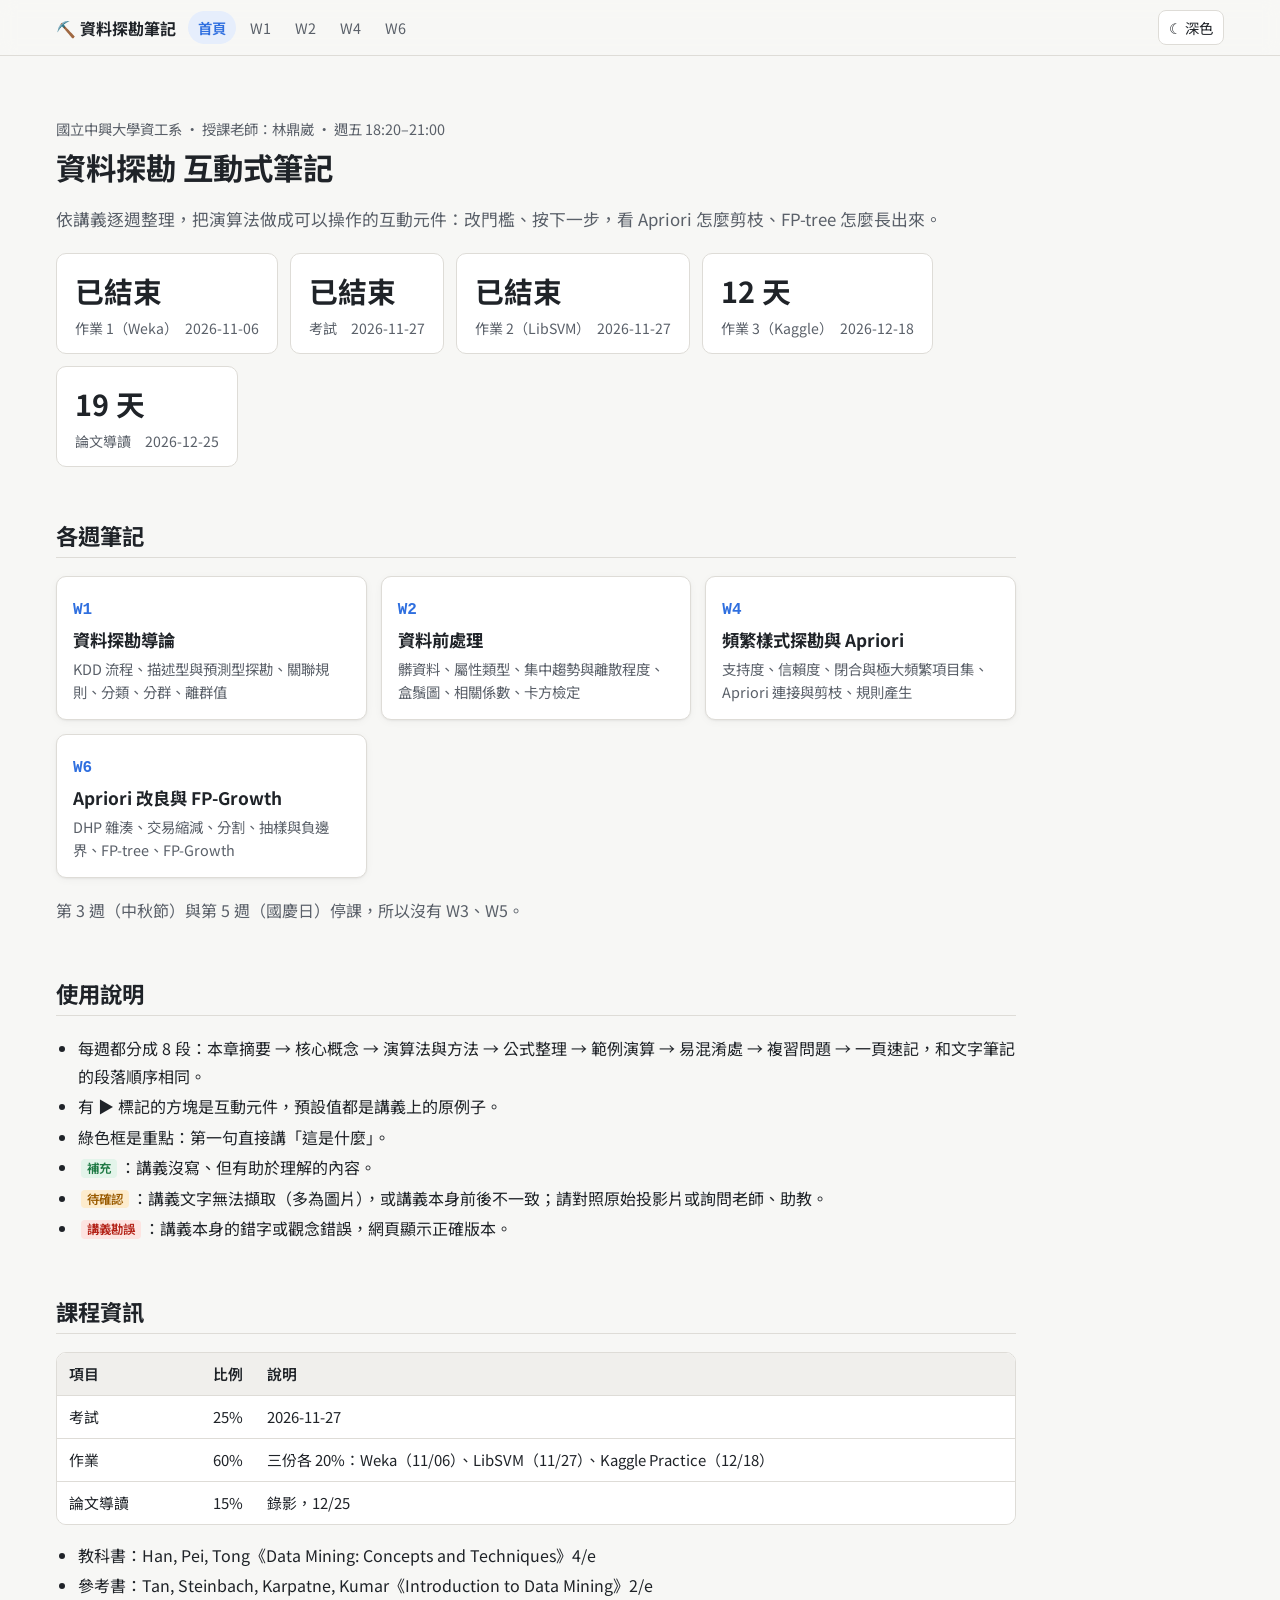
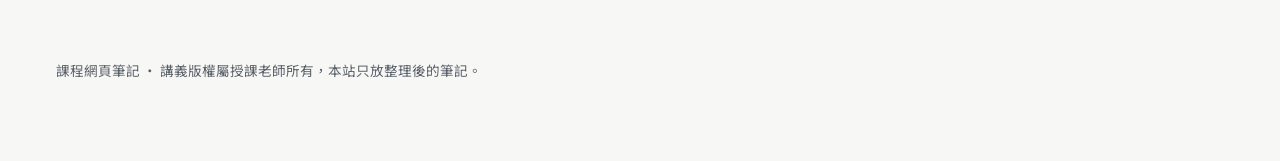
==== index.html @ e765982e "新增資料探勘互動式網頁筆記（W1、W2、W4、W6） - 首頁：截止日倒數、各週卡片、課程配分 - W1 導論、W2 資料前處理、W4 Apriori、W6 Apriori 改良與 FP-Growth" ====
<!doctype html>
<html lang="zh-Hant">
<head>
  <meta charset="utf-8">
  <meta name="viewport" content="width=device-width, initial-scale=1">
  <title>資料探勘互動筆記</title>
  <meta name="description" content="國立中興大學資工系「資料探勘」課程的互動式網頁筆記">
  <link rel="preconnect" href="https://fonts.googleapis.com">
  <link rel="preconnect" href="https://fonts.gstatic.com" crossorigin>
  <link rel="stylesheet" href="https://fonts.googleapis.com/css2?family=Noto+Sans+TC:wght@400;500;700&display=swap">
  <link rel="stylesheet" href="assets/style.css">
  <script defer src="assets/common.js"></script>
</head>
<body data-chapter="home">
  <div class="layout" style="grid-template-columns:minmax(0,1fr)">
    <main style="max-width:960px">
      <section class="hero">
        <p class="eyebrow">國立中興大學資工系 · 授課老師：林鼎崴 · 週五 18:20–21:00</p>
        <h1>資料探勘 互動式筆記</h1>
        <p class="lead">依講義逐週整理，把演算法做成可以操作的互動元件：改門檻、按下一步，看 Apriori 怎麼剪枝、FP-tree 怎麼長出來。</p>
        <div id="countdown" class="countdown"></div>
      </section>

      <h2 style="margin-top:1.2em">各週筆記</h2>
      <div id="chapter-cards" class="cards"></div>
      <p class="muted">第 3 週（中秋節）與第 5 週（國慶日）停課，所以沒有 W3、W5。</p>

      <h2>使用說明</h2>
      <ul>
        <li>每週都分成 8 段：本章摘要 → 核心概念 → 演算法與方法 → 公式整理 → 範例演算 → 易混淆處 → 複習問題 → 一頁速記，和文字筆記的段落順序相同。</li>
        <li>有 <strong>▶</strong> 標記的方塊是互動元件，預設值都是講義上的原例子。</li>
        <li>綠色框是重點：第一句直接講「這是什麼」。</li>
        <li><span class="tag add">補充</span>：講義沒寫、但有助於理解的內容。</li>
        <li><span class="tag chk">待確認</span>：講義文字無法擷取（多為圖片），或講義本身前後不一致；請對照原始投影片或詢問老師、助教。</li>
        <li><span class="tag err">講義勘誤</span>：講義本身的錯字或觀念錯誤，網頁顯示正確版本。</li>
      </ul>

      <h2>課程資訊</h2>
      <div class="table-wrap">
        <table>
          <tr><th>項目</th><th class="num">比例</th><th>說明</th></tr>
          <tr><td>考試</td><td class="num">25%</td><td>2026-11-27</td></tr>
          <tr><td>作業</td><td class="num">60%</td><td>三份各 20%：Weka（11/06）、LibSVM（11/27）、Kaggle Practice（12/18）</td></tr>
          <tr><td>論文導讀</td><td class="num">15%</td><td>錄影，12/25</td></tr>
        </table>
      </div>
      <ul>
        <li>教科書：Han, Pei, Tong《Data Mining: Concepts and Techniques》4/e</li>
        <li>參考書：Tan, Steinbach, Karpatne, Kumar《Introduction to Data Mining》2/e</li>
      </ul>

      <footer>課程網頁筆記 · 講義版權屬授課老師所有，本站只放整理後的筆記。</footer>
    </main>
  </div>
</body>
</html>
---- assets/style.css ----
/* ===== 色彩 tokens ===== */
:root {
  --bg: #f7f7f5;
  --surface: #ffffff;
  --surface-2: #f0efec;
  --text: #1f2328;
  --text-2: #5a6069;
  --border: #dedcd7;
  --accent: #2f6fdf;
  --accent-soft: #e6eefc;
  --c-a: #d9534f;      /* 類別 A／紅 */
  --c-b: #2f6fdf;      /* 類別 B／藍 */
  --c-c: #d99a1e;      /* 類別 C／黃 */
  --pos: #1f8a4c;
  --neg: #c9372c;
  --hl: #fff1b8;
  --hl-strong: #ffd54a;
  --tag-add-bg: #e3f4ea; --tag-add-fg: #1f7a45;
  --tag-chk-bg: #fdeccd; --tag-chk-fg: #9a5b00;
  --tag-err-bg: #fde4e1; --tag-err-fg: #b42318;
  --key: #1f8a4c; --key-bg: #eaf6ee;
  --shadow: 0 1px 2px rgba(0,0,0,.05), 0 2px 8px rgba(0,0,0,.04);
  --radius: 10px;
  --mono: ui-monospace, "Cascadia Mono", "SF Mono", Consolas, monospace;
  color-scheme: light;
}
@media (prefers-color-scheme: dark) {
  :root:not([data-theme="light"]) {
    --bg: #15171a; --surface: #1d2024; --surface-2: #262a2f;
    --text: #e6e8eb; --text-2: #a3a9b1; --border: #343940;
    --accent: #6ea0ff; --accent-soft: #22324f;
    --c-a: #ff7b72; --c-b: #6ea0ff; --c-c: #f2c14e;
    --pos: #4cc27f; --neg: #ff7b72;
    --hl: #4a4220; --hl-strong: #8a7420;
    --tag-add-bg: #1d3a2a; --tag-add-fg: #7ddba4;
    --tag-chk-bg: #3d2f14; --tag-chk-fg: #f2c14e;
    --tag-err-bg: #44201d; --tag-err-fg: #ff9b92;
    --key: #4cc27f; --key-bg: #17291f;
    --shadow: none;
    color-scheme: dark;
  }
}
:root[data-theme="dark"] {
  --bg: #15171a; --surface: #1d2024; --surface-2: #262a2f;
  --text: #e6e8eb; --text-2: #a3a9b1; --border: #343940;
  --accent: #6ea0ff; --accent-soft: #22324f;
  --c-a: #ff7b72; --c-b: #6ea0ff; --c-c: #f2c14e;
  --pos: #4cc27f; --neg: #ff7b72;
  --hl: #4a4220; --hl-strong: #8a7420;
  --tag-add-bg: #1d3a2a; --tag-add-fg: #7ddba4;
  --tag-chk-bg: #3d2f14; --tag-chk-fg: #f2c14e;
  --tag-err-bg: #44201d; --tag-err-fg: #ff9b92;
  --key: #4cc27f; --key-bg: #17291f;
  --shadow: none;
  color-scheme: dark;
}

/* ===== 基本 ===== */
* { box-sizing: border-box; }
html { scroll-behavior: smooth; scroll-padding-top: 72px; }
body {
  margin: 0; background: var(--bg); color: var(--text);
  font-family: "Noto Sans TC", system-ui, -apple-system, "Microsoft JhengHei", sans-serif;
  font-size: 16px; line-height: 1.75;
  -webkit-text-size-adjust: 100%;
}
a { color: var(--accent); }
h1, h2, h3 { line-height: 1.35; }
h1 { font-size: 1.9rem; margin: .2em 0 .3em; }
h2 { font-size: 1.4rem; margin: 2.4em 0 .8em; padding-bottom: .3em; border-bottom: 1px solid var(--border); }
h3 { font-size: 1.12rem; margin: 1.8em 0 .5em; }
code, .mono { font-family: var(--mono); font-size: .92em; }
ul, ol { padding-left: 1.4em; }
li { margin: .15em 0; }
hr { border: 0; border-top: 1px solid var(--border); margin: 2em 0; }

/* ===== 頁首 ===== */
.topbar {
  position: sticky; top: 0; z-index: 20;
  background: color-mix(in srgb, var(--bg) 88%, transparent);
  backdrop-filter: blur(8px);
  border-bottom: 1px solid var(--border);
}
.topbar-inner {
  max-width: 1200px; margin: 0 auto; padding: 10px 16px;
  display: flex; align-items: center; gap: 12px;
}
.brand { font-weight: 700; text-decoration: none; color: var(--text); white-space: nowrap; }
.chapnav { display: flex; gap: 4px; overflow-x: auto; flex: 1; scrollbar-width: none; }
.chapnav a {
  padding: 4px 10px; border-radius: 999px; text-decoration: none; color: var(--text-2);
  font-size: .9rem; white-space: nowrap;
}
.chapnav a:hover { background: var(--surface-2); }
.chapnav a.active { background: var(--accent-soft); color: var(--accent); font-weight: 600; }
.icon-btn {
  border: 1px solid var(--border); background: var(--surface); color: var(--text);
  border-radius: 8px; padding: 4px 10px; cursor: pointer; font: inherit; font-size: .9rem;
}

/* ===== 版面 ===== */
.layout {
  max-width: 1200px; margin: 0 auto; padding: 0 16px 80px;
  display: grid; grid-template-columns: minmax(0, 1fr); gap: 40px;
}
@media (min-width: 1080px) {
  .layout { grid-template-columns: 220px minmax(0, 1fr); }
}
.toc { display: none; }
@media (min-width: 1080px) {
  .toc {
    display: block; position: sticky; top: 72px; align-self: start;
    max-height: calc(100vh - 90px); overflow-y: auto; padding-top: 32px; font-size: .88rem;
  }
  .toc a { display: block; padding: 3px 8px; color: var(--text-2); text-decoration: none; border-left: 2px solid transparent; }
  .toc a.sub { padding-left: 20px; font-size: .84rem; }
  .toc a:hover { color: var(--text); }
  .toc a.active { color: var(--accent); border-left-color: var(--accent); }
}
main { min-width: 0; max-width: 820px; padding-top: 24px; }
.eyebrow { color: var(--text-2); font-size: .9rem; margin: 0; }
.lead { font-size: 1.05rem; color: var(--text-2); }

/* ===== 標註 ===== */
.tag {
  display: inline-block; font-size: .78em; font-weight: 600; line-height: 1.5;
  padding: 0 .5em; border-radius: 4px; margin: 0 .2em; vertical-align: .08em; white-space: nowrap;
}
.tag.add { background: var(--tag-add-bg); color: var(--tag-add-fg); }
.tag.chk { background: var(--tag-chk-bg); color: var(--tag-chk-fg); }
.tag.err { background: var(--tag-err-bg); color: var(--tag-err-fg); }
.callout {
  border: 1px solid var(--border); border-left: 4px solid var(--accent);
  background: var(--surface); border-radius: var(--radius); padding: 12px 16px; margin: 1em 0;
}
.callout.warn { border-left-color: var(--c-c); }
.callout.err { border-left-color: var(--neg); }
/* 重點框：第一句直接講「X 是…」 */
.callout.key { border-left-color: var(--key); background: var(--key-bg); }
.callout.key > .def { font-weight: 700; font-size: 1.04rem; margin: 0 0 .4em; }
.callout p:first-child { margin-top: 0; }
.callout p:last-child, .callout ol:last-child, .callout ul:last-child { margin-bottom: 0; }

/* ===== 表格 ===== */
.table-wrap { overflow-x: auto; margin: 1em 0; border: 1px solid var(--border); border-radius: var(--radius); }
table { border-collapse: collapse; width: 100%; font-size: .93rem; background: var(--surface); }
th, td { padding: 8px 12px; border-bottom: 1px solid var(--border); text-align: left; vertical-align: top; }
th { background: var(--surface-2); font-weight: 600; white-space: nowrap; }
tr:last-child td { border-bottom: 0; }
td.num, th.num { text-align: right; font-variant-numeric: tabular-nums; }

/* ===== 互動元件 ===== */
.widget {
  background: var(--surface); border: 1px solid var(--border); border-radius: var(--radius);
  box-shadow: var(--shadow); padding: 16px; margin: 1.4em 0;
}
.widget > .w-title { font-weight: 700; margin: 0 0 4px; display: flex; align-items: center; gap: 8px; }
.widget > .w-title::before { content: "▶"; color: var(--accent); font-size: .75em; }
.widget > .w-desc { color: var(--text-2); font-size: .92rem; margin: 0 0 12px; }
.controls { display: flex; flex-wrap: wrap; gap: 10px 18px; align-items: center; margin: 10px 0; }
.controls label { display: inline-flex; align-items: center; gap: 6px; font-size: .92rem; }
.controls input[type="range"] { width: 140px; accent-color: var(--accent); }
.controls input[type="number"] {
  width: 72px; padding: 3px 6px; border: 1px solid var(--border); border-radius: 6px;
  background: var(--surface); color: var(--text); font: inherit; font-size: .92rem;
}
.controls select {
  padding: 3px 6px; border: 1px solid var(--border); border-radius: 6px;
  background: var(--surface); color: var(--text); font: inherit; font-size: .92rem;
}
.val { font-family: var(--mono); font-variant-numeric: tabular-nums; min-width: 3ch; display: inline-block; }
.btn {
  border: 1px solid var(--border); background: var(--surface-2); color: var(--text);
  padding: 5px 12px; border-radius: 7px; cursor: pointer; font: inherit; font-size: .9rem;
}
.btn:hover { border-color: var(--accent); }
.btn.primary { background: var(--accent); color: #fff; border-color: var(--accent); }
.btn[aria-pressed="true"] { background: var(--accent-soft); color: var(--accent); border-color: var(--accent); font-weight: 600; }
.seg { display: inline-flex; flex-wrap: wrap; gap: 4px; }
.readout {
  background: var(--surface-2); border-radius: 8px; padding: 10px 14px; margin-top: 10px;
  font-size: .95rem; overflow-x: auto;
}
.readout .big { font-size: 1.3rem; font-weight: 700; }
.good { color: var(--pos); font-weight: 600; }
.bad { color: var(--neg); font-weight: 600; }
.muted { color: var(--text-2); }
.row { display: flex; flex-wrap: wrap; gap: 16px; align-items: flex-start; }
.col { min-width: 0; }
canvas, svg.plot { display: block; width: 100%; height: auto; touch-action: none; border-radius: 8px; }
.canvas-wrap { background: var(--surface-2); border-radius: 8px; }

/* 矩陣 */
.matrix-block { display: inline-flex; flex-direction: column; align-items: center; gap: 4px; }
.matrix-block .cap { font-size: .8rem; color: var(--text-2); }
.matrix { display: inline-grid; gap: 2px; font-family: var(--mono); font-variant-numeric: tabular-nums; }
.matrix .cell {
  min-width: 2.2em; height: 2.2em; display: flex; align-items: center; justify-content: center;
  background: var(--surface-2); border-radius: 4px; font-size: .9rem; border: 1px solid transparent;
  user-select: none;
}
.matrix.small .cell { min-width: 1.9em; height: 1.9em; font-size: .82rem; }
.matrix .cell.pad { color: var(--text-2); opacity: .55; }
.matrix .cell.win { background: var(--hl); border-color: var(--hl-strong); }
.matrix .cell.cur { background: var(--hl-strong); color: #1f2328; font-weight: 700; }
.matrix .cell.empty { color: transparent; }
.matrix .cell.neg { color: var(--neg); }
.matrix .cell.click { cursor: pointer; }
.matrix .cell.click:hover { border-color: var(--accent); }
.matrix .cell.g0 { background: color-mix(in srgb, var(--c-a) 22%, var(--surface-2)); }
.matrix .cell.g1 { background: color-mix(in srgb, var(--c-b) 22%, var(--surface-2)); }
.matrix .cell.g2 { background: color-mix(in srgb, var(--c-c) 28%, var(--surface-2)); }
.matrix .cell.g3 { background: color-mix(in srgb, var(--pos) 22%, var(--surface-2)); }
.matrix .cell.maxcell { outline: 2px solid var(--text); outline-offset: -2px; font-weight: 700; }
.op { font-size: 1.3rem; color: var(--text-2); align-self: center; padding: 0 2px; }
.mat-row { display: flex; flex-wrap: wrap; gap: 12px; align-items: center; }

/* 長條 */
.bars { display: grid; gap: 6px; }
.bar-row { display: grid; grid-template-columns: 5em 1fr 4.5em; gap: 8px; align-items: center; font-size: .9rem; }
.bar-track { background: var(--surface-2); border-radius: 4px; height: 18px; overflow: hidden; }
.bar-fill { height: 100%; background: var(--accent); border-radius: 4px; transition: width .2s; }
.bar-fill.true { background: var(--pos); }

/* ===== 測驗 ===== */
.quiz {
  background: var(--surface); border: 1px solid var(--border); border-radius: var(--radius);
  padding: 14px 16px; margin: 1em 0;
}
.quiz .q { margin: 0 0 10px; font-weight: 500; }
.quiz .opts { display: grid; gap: 6px; }
.quiz .opts button {
  text-align: left; border: 1px solid var(--border); background: var(--surface-2); color: var(--text);
  padding: 7px 12px; border-radius: 8px; cursor: pointer; font: inherit; font-size: .95rem;
}
.quiz .opts button:hover:not(:disabled) { border-color: var(--accent); }
.quiz .opts button.right { border-color: var(--pos); background: color-mix(in srgb, var(--pos) 15%, var(--surface)); }
.quiz .opts button.wrong { border-color: var(--neg); background: color-mix(in srgb, var(--neg) 12%, var(--surface)); }
.quiz .opts button:disabled { cursor: default; }
.quiz .explain { margin-top: 10px; font-size: .95rem; }
details.answer { margin-top: 8px; }
details.answer summary { cursor: pointer; color: var(--accent); font-size: .92rem; }
details.answer > div { margin-top: 8px; padding: 10px 14px; background: var(--surface-2); border-radius: 8px; }

/* ===== 逐步展開 ===== */
.steps {
  background: var(--surface); border: 1px solid var(--border); border-left: 4px solid var(--pos);
  border-radius: var(--radius); padding: 12px 16px; margin: 1em 0;
}
.steps .steps-title { font-weight: 700; margin: 0 0 6px; }
.steps ol { margin: 0; padding-left: 1.4em; }
.steps li { margin: .6em 0; }
.steps li .why { display: block; color: var(--text-2); font-size: .9rem; }
.steps-ctrl { display: flex; flex-wrap: wrap; gap: 8px; align-items: center; margin-top: 10px; }
.btn:disabled { opacity: .5; cursor: default; }

/* ===== 名詞表 ===== */
.glossary td:first-child { white-space: nowrap; font-weight: 600; }
@media (max-width: 640px) { .glossary td:first-child { white-space: normal; } }

/* ===== 首頁 ===== */
.hero { padding: 36px 0 8px; }
.countdown { display: flex; flex-wrap: wrap; gap: 12px; margin: 18px 0; }
.count-card {
  background: var(--surface); border: 1px solid var(--border); border-radius: var(--radius);
  padding: 12px 18px; min-width: 150px;
}
.count-card .n { font-size: 1.8rem; font-weight: 700; font-variant-numeric: tabular-nums; }
.count-card .l { color: var(--text-2); font-size: .88rem; }
.cards { display: grid; grid-template-columns: repeat(auto-fill, minmax(240px, 1fr)); gap: 14px; margin: 18px 0; }
.card {
  display: block; background: var(--surface); border: 1px solid var(--border); border-radius: var(--radius);
  padding: 16px; text-decoration: none; color: var(--text); box-shadow: var(--shadow); transition: border-color .15s;
}
.card:hover { border-color: var(--accent); }
.card .num { font-family: var(--mono); color: var(--accent); font-weight: 700; }
.card h3 { margin: 4px 0 6px; font-size: 1.08rem; }
.card p { margin: 0; color: var(--text-2); font-size: .9rem; line-height: 1.6; }
.card.todo { opacity: .55; pointer-events: none; box-shadow: none; }

.katex-display { overflow-x: auto; overflow-y: hidden; padding: 4px 0; }
footer { color: var(--text-2); font-size: .85rem; margin-top: 60px; }

/* ===== 資料探勘專用 ===== */
pre.code {
  background: var(--surface-2); border: 1px solid var(--border); border-radius: 8px;
  padding: 12px 14px; overflow-x: auto; font-family: var(--mono); font-size: .86rem; line-height: 1.6;
}
.itemset { font-family: var(--mono); font-size: .92em; white-space: nowrap; }
.chips { display: flex; flex-wrap: wrap; gap: 6px; }
.chip {
  display: inline-block; font-family: var(--mono); font-size: .86rem; padding: 1px 8px; border-radius: 6px;
  background: var(--surface-2); border: 1px solid var(--border); white-space: nowrap;
}
.chip.ok { background: color-mix(in srgb, var(--pos) 16%, var(--surface)); border-color: var(--pos); }
.chip.no { opacity: .55; text-decoration: line-through; }
.chip.cut { background: color-mix(in srgb, var(--neg) 12%, var(--surface)); border-color: var(--neg); }
.chip.hl { background: var(--hl); border-color: var(--hl-strong); }
.pick { display: flex; flex-wrap: wrap; gap: 4px; }
.pick button { font-family: var(--mono); }
tr.hit td { background: var(--hl); }
tr.dim td { color: var(--text-2); }
td.ok { color: var(--pos); font-weight: 600; }
td.no { color: var(--neg); }
.level { border-top: 1px dashed var(--border); padding-top: 8px; margin-top: 10px; }
.level:first-child { border-top: 0; margin-top: 0; padding-top: 0; }
.level h4 { margin: 0 0 6px; font-size: .98rem; }
.level .lab { display: inline-block; min-width: 5.5em; color: var(--text-2); font-size: .88rem; }
.level > div { margin: 4px 0; }
/* FP-tree */
svg.tree { display: block; width: 100%; height: auto; max-width: 100%; }
svg.tree .edge { stroke: var(--text-2); stroke-width: 1.4; fill: none; }
svg.tree .node rect { fill: var(--surface-2); stroke: var(--border); stroke-width: 1.4; }
svg.tree .node text { fill: var(--text); font: 600 13px var(--mono); text-anchor: middle; dominant-baseline: central; }
svg.tree .node.root rect { fill: var(--surface); stroke-dasharray: 3 3; }
svg.tree .node.hl rect { fill: var(--hl); stroke: var(--hl-strong); }
svg.tree .node.new rect { stroke: var(--accent); stroke-width: 2.6; }
svg.tree .link { stroke: var(--c-c); stroke-width: 1.2; stroke-dasharray: 4 3; fill: none; }
/* 長條（雜湊桶） */
.buckets { display: grid; grid-template-columns: repeat(7, minmax(0, 1fr)); gap: 6px; }
.bucket {
  border: 1px solid var(--border); border-radius: 8px; background: var(--surface-2); padding: 6px 4px;
  text-align: center; cursor: pointer; font: inherit; color: var(--text);
}
.bucket .n { font-size: 1.25rem; font-weight: 700; font-variant-numeric: tabular-nums; }
.bucket .a { font-size: .75rem; color: var(--text-2); }
.bucket.pass { border-color: var(--pos); background: color-mix(in srgb, var(--pos) 14%, var(--surface)); }
.bucket.fail { border-color: var(--neg); background: color-mix(in srgb, var(--neg) 10%, var(--surface)); }
.bucket[aria-pressed="true"] { outline: 2px solid var(--accent); outline-offset: 1px; }
/* 格子圖 */
svg.lattice .edge { stroke: var(--border); stroke-width: 1.2; }
svg.lattice .n rect { stroke-width: 1.6; }
svg.lattice .n text { font: 600 12px var(--mono); text-anchor: middle; dominant-baseline: central; fill: var(--text); }
svg.lattice .n.inf rect { fill: var(--surface-2); stroke: var(--border); }
svg.lattice .n.inf text { fill: var(--text-2); }
svg.lattice .n.freq rect { fill: color-mix(in srgb, var(--c-b) 14%, var(--surface)); stroke: var(--c-b); }
svg.lattice .n.closed rect { fill: color-mix(in srgb, var(--c-c) 26%, var(--surface)); stroke: var(--c-c); }
svg.lattice .n.max rect { fill: color-mix(in srgb, var(--pos) 26%, var(--surface)); stroke: var(--pos); stroke-width: 2.6; }
svg.lattice .n.sel rect { stroke: var(--text); stroke-width: 2.6; }
svg.lattice .n { cursor: pointer; }
.legend { display: flex; flex-wrap: wrap; gap: 12px; font-size: .86rem; color: var(--text-2); margin: 6px 0; }
.legend i { display: inline-block; width: 12px; height: 12px; border-radius: 3px; margin-right: 4px; vertical-align: -1px; border: 1.5px solid; }
@media (max-width: 520px) {
  .buckets { grid-template-columns: repeat(4, minmax(0, 1fr)); }
}
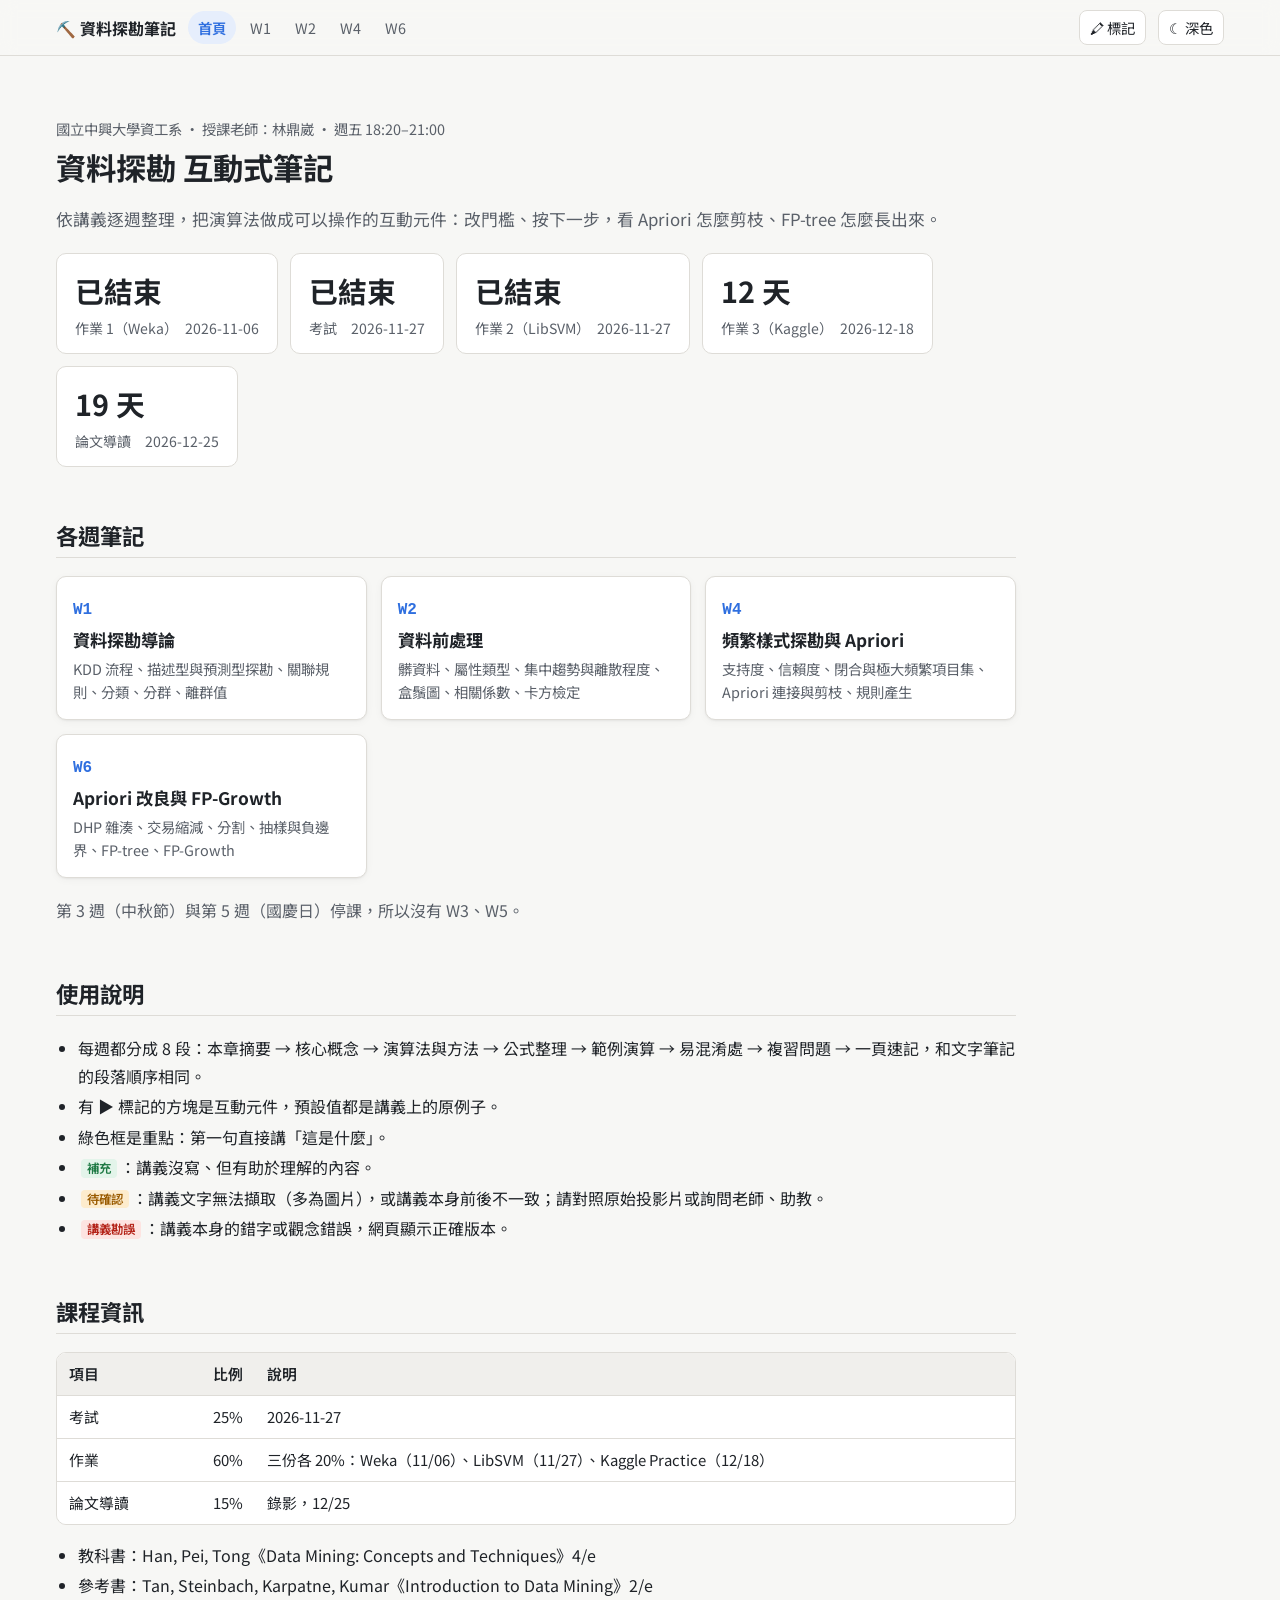
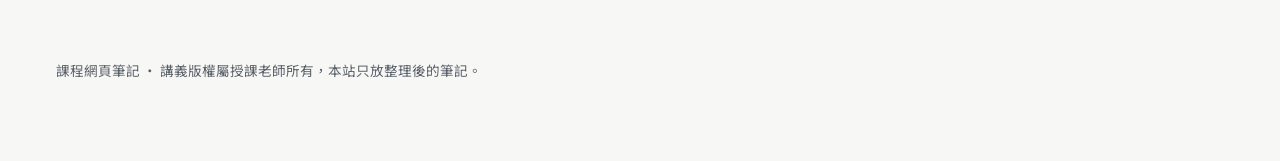
==== commit 58c12441: "新增螢光筆標記功能（移植自 ComputerVision） 選取文字可標色（黃／綠／粉底、紅／藍字）、換色、清除，標記存在瀏覽器 localStorage（dm-hl:<週次>）；頁首「🖍 標記」選單" ====
--- a/index.html
+++ b/index.html
@@ -9,6 +9,8 @@
   <link rel="preconnect" href="https://fonts.gstatic.com" crossorigin>
   <link rel="stylesheet" href="https://fonts.googleapis.com/css2?family=Noto+Sans+TC:wght@400;500;700&display=swap">
   <link rel="stylesheet" href="assets/style.css">
+  <link rel="stylesheet" href="assets/highlighter.css">
+  <script defer src="assets/highlighter.js"></script>
   <script defer src="assets/common.js"></script>
 </head>
 <body data-chapter="home">
--- a/assets/highlighter.css
+++ b/assets/highlighter.css
@@ -0,0 +1,70 @@
+/* 螢光筆樣式（搭配 highlighter.js）。
+   標記顏色用 --mk-*；介面沿用頁面的 --surface、--border 等 tokens，沒有定義時用括號裡的預設值。
+   深色模式：跟隨系統，或 <html data-theme="dark|light"> 強制指定。 */
+:root {
+  --mk-y: #ffe98a; --mk-g: #c8f0d2; --mk-p: #ffd3e4; --mk-r: #d1242f; --mk-b: #1f5fd1;
+}
+@media (prefers-color-scheme: dark) {
+  :root:not([data-theme="light"]) {
+    --mk-y: #6b5a12; --mk-g: #1f4d30; --mk-p: #5e2741; --mk-r: #ff8a80; --mk-b: #8ab4ff;
+  }
+}
+:root[data-theme="dark"] {
+  --mk-y: #6b5a12; --mk-g: #1f4d30; --mk-p: #5e2741; --mk-r: #ff8a80; --mk-b: #8ab4ff;
+}
+
+/* 標記 */
+mark.hl-mark { color: inherit; background: none; border-radius: 2px; cursor: pointer; }
+mark.hl-mark[data-c="y"] { background: var(--mk-y); }
+mark.hl-mark[data-c="g"] { background: var(--mk-g); }
+mark.hl-mark[data-c="p"] { background: var(--mk-p); }
+mark.hl-mark[data-c="r"] { color: var(--mk-r); font-weight: 600; }
+mark.hl-mark[data-c="b"] { color: var(--mk-b); font-weight: 600; }
+
+/* 浮動工具列 */
+.hl-tool {
+  position: absolute; z-index: 50; display: flex; flex-wrap: wrap; gap: 6px; align-items: center;
+  max-width: calc(100vw - 16px); padding: 6px 8px;
+  background: var(--surface, #fff); color: var(--text, #1f2328);
+  border: 1px solid var(--border, #dedcd7); border-radius: var(--radius, 10px);
+  box-shadow: 0 4px 16px rgba(0,0,0,.18);
+}
+.hl-tool[hidden] { display: none; }
+.hl-sw {
+  width: 28px; height: 28px; padding: 0; border-radius: 50%; cursor: pointer;
+  border: 2px solid var(--border, #dedcd7); background: var(--surface, #fff); font-weight: 700; font-size: .95rem;
+}
+.hl-sw.on { border-color: var(--accent, #2f6fdf); box-shadow: 0 0 0 2px var(--accent-soft, #e6eefc); }
+.hl-sw[data-c="y"] { background: var(--mk-y); }
+.hl-sw[data-c="g"] { background: var(--mk-g); }
+.hl-sw[data-c="p"] { background: var(--mk-p); }
+.hl-sw[data-c="r"] { color: var(--mk-r); }
+.hl-sw[data-c="b"] { color: var(--mk-b); }
+.hl-btn {
+  padding: 3px 10px; border: 1px solid var(--border, #dedcd7); border-radius: 6px;
+  background: var(--surface-2, #f0efec); color: var(--text, #1f2328);
+  font: inherit; font-size: .85rem; cursor: pointer; white-space: nowrap;
+}
+.hl-btn:hover { border-color: var(--accent, #2f6fdf); }
+.hl-btn[data-armed] { color: var(--neg, #c9372c); font-weight: 600; }
+.hl-note { color: var(--text-2, #5a6069); font-size: .8rem; }
+
+/* 頁首選單 */
+.hl-menu-wrap { position: relative; }
+.hl-menu-btn { white-space: nowrap; }
+@media (max-width: 480px) { .hl-menu-btn .hl-lbl { display: none; } }
+.hl-menu {
+  position: absolute; right: 0; top: calc(100% + 6px); z-index: 30; width: 230px;
+  display: flex; flex-direction: column; gap: 2px; padding: 6px;
+  background: var(--surface, #fff); border: 1px solid var(--border, #dedcd7); border-radius: var(--radius, 10px);
+  box-shadow: 0 4px 16px rgba(0,0,0,.18);
+}
+.hl-menu[hidden] { display: none; }
+.hl-menu-item {
+  text-align: left; padding: 6px 10px; border: 0; border-radius: 6px; background: none;
+  color: var(--text, #1f2328); font: inherit; font-size: .9rem; cursor: pointer;
+}
+.hl-menu-item:hover:not(:disabled) { background: var(--surface-2, #f0efec); }
+.hl-menu-item:disabled { opacity: .45; cursor: default; }
+.hl-menu-item[data-armed] { color: var(--neg, #c9372c); font-weight: 600; }
+.hl-menu-note { margin: 4px 10px 2px; color: var(--text-2, #5a6069); font-size: .78rem; line-height: 1.5; }
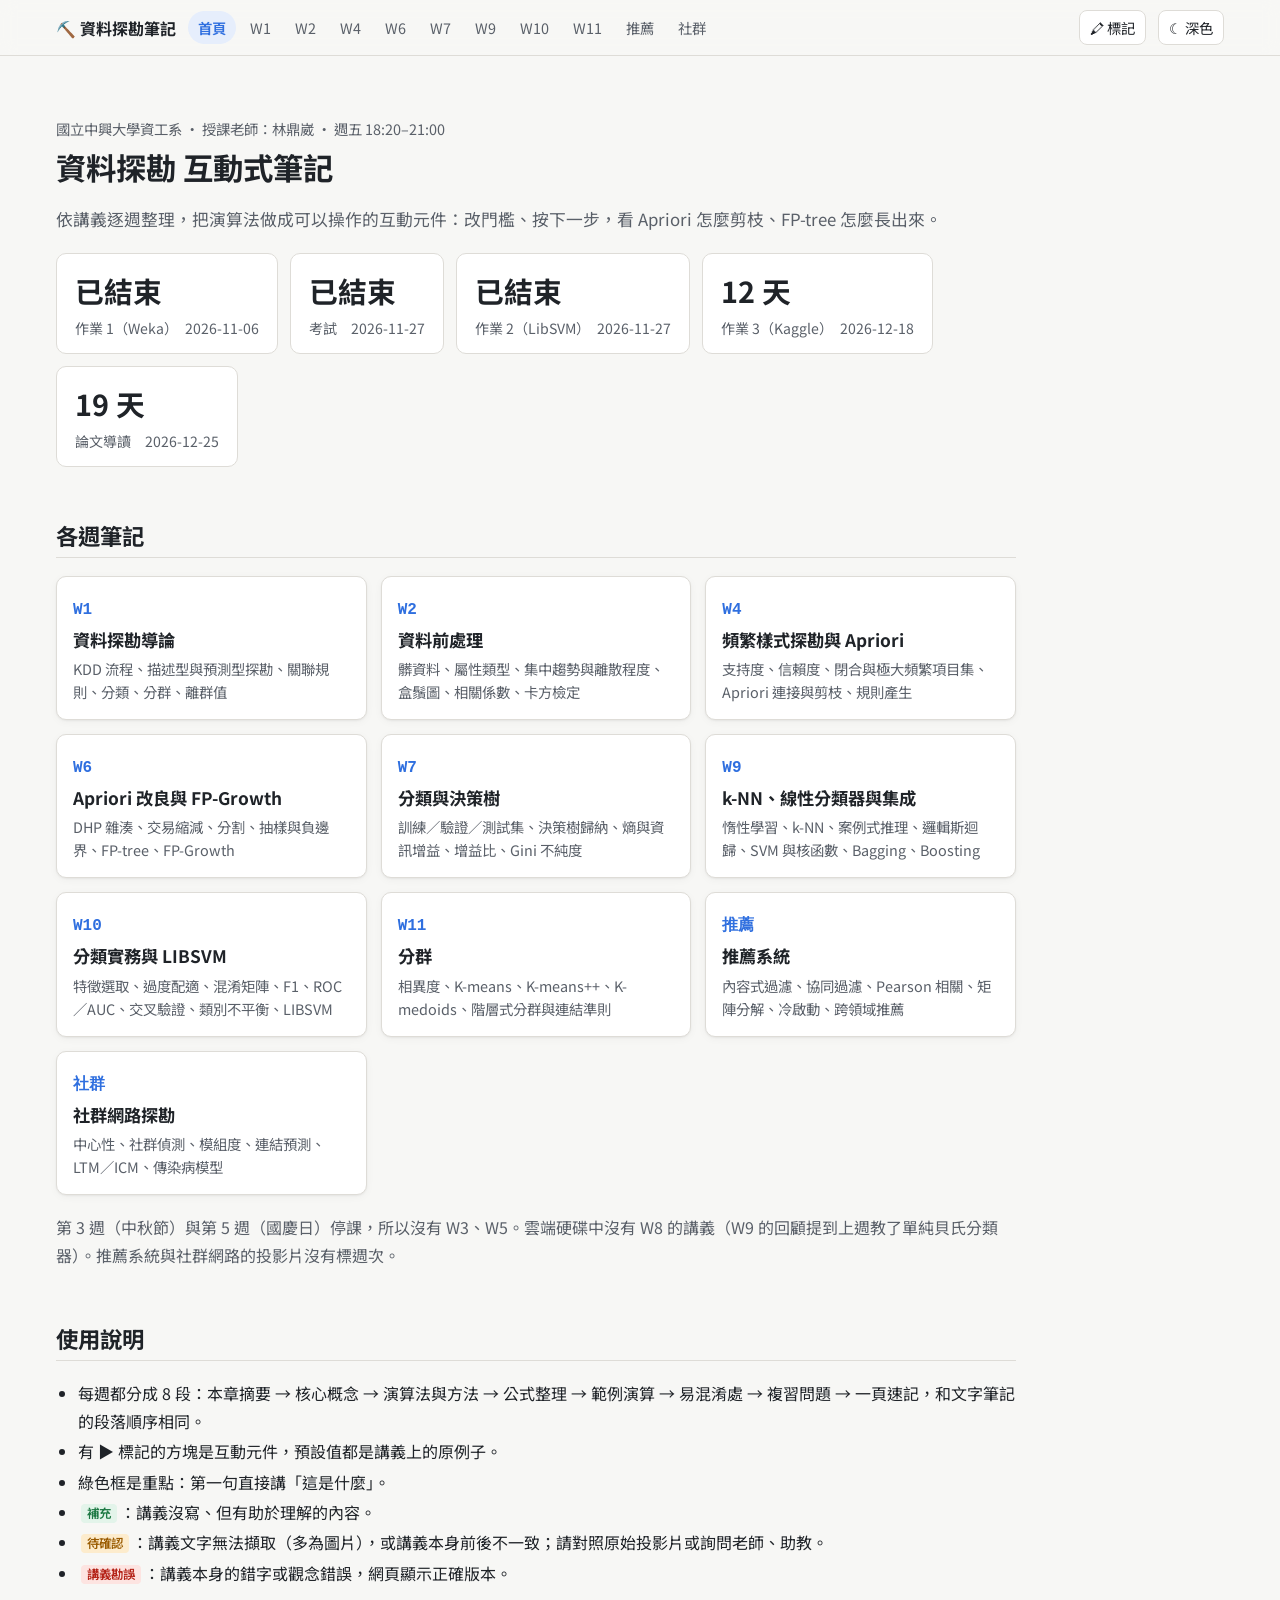
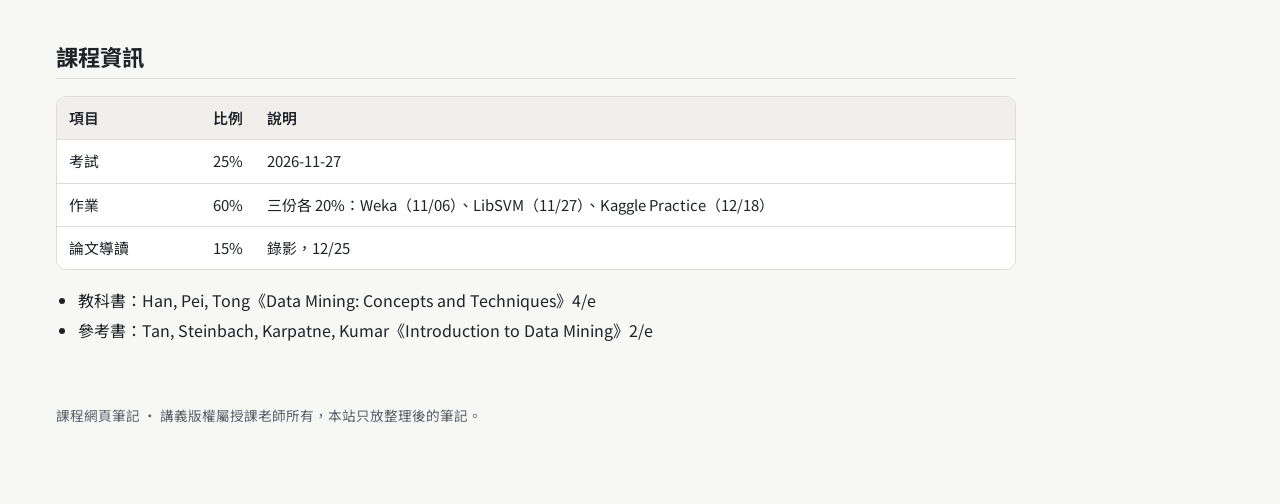
==== commit f61f7e68: "新增 W9、W10、W11、推薦系統、社群網路探勘網頁筆記 - W9：k-NN 決策區域、最小平方法、sigmoid、線性 SVM（SMO）、核函數、集成錯誤率、Bagging／AdaBoost 樹樁" ====
--- a/index.html
+++ b/index.html
@@ -25,7 +25,7 @@
 
       <h2 style="margin-top:1.2em">各週筆記</h2>
       <div id="chapter-cards" class="cards"></div>
-      <p class="muted">第 3 週（中秋節）與第 5 週（國慶日）停課，所以沒有 W3、W5。</p>
+      <p class="muted">第 3 週（中秋節）與第 5 週（國慶日）停課，所以沒有 W3、W5。雲端硬碟中沒有 W8 的講義（W9 的回顧提到上週教了單純貝氏分類器）。推薦系統與社群網路的投影片沒有標週次。</p>
 
       <h2>使用說明</h2>
       <ul>
--- a/assets/style.css
+++ b/assets/style.css
@@ -343,3 +343,105 @@
 @media (max-width: 520px) {
   .buckets { grid-template-columns: repeat(4, minmax(0, 1fr)); }
 }
+/* W7：熵／Gini 曲線、數線、決策樹 */
+svg.plot .axis { stroke: var(--text-2); stroke-width: 1.2; fill: none; }
+svg.plot .grid { stroke: var(--border); stroke-width: 1; stroke-dasharray: 3 3; fill: none; }
+svg.plot .tick { fill: var(--text-2); font: 11px var(--mono); dominant-baseline: central; }
+svg.curve .c-h { stroke: var(--c-b); stroke-width: 2.2; fill: none; }
+svg.curve .c-g { stroke: var(--c-c); stroke-width: 2.2; fill: none; }
+svg.curve .m-h { fill: var(--c-b); }
+svg.curve .m-g { fill: var(--c-c); }
+svg.nline { touch-action: auto; }
+svg.nline .cut { stroke: var(--border); stroke-width: 1.4; stroke-dasharray: 4 3; }
+svg.nline .cut.best { stroke: var(--accent); stroke-width: 2.4; stroke-dasharray: none; }
+svg.nline .pt { cursor: pointer; }
+svg.nline .pt circle { stroke-width: 1.6; }
+svg.nline .pt.yes circle { fill: color-mix(in srgb, var(--pos) 22%, var(--surface)); stroke: var(--pos); }
+svg.nline .pt.no circle { fill: color-mix(in srgb, var(--neg) 18%, var(--surface)); stroke: var(--neg); }
+svg.nline .pt text { fill: var(--text); font: 700 10px var(--mono); text-anchor: middle; dominant-baseline: central; pointer-events: none; }
+svg.dtree { display: block; width: 100%; height: auto; margin: 0 auto; }
+svg.dtree .edge { stroke: var(--text-2); stroke-width: 1.4; fill: none; }
+svg.dtree .edge.on { stroke: var(--hl-strong); stroke-width: 3; }
+svg.dtree .elabel {
+  fill: var(--text); font: 600 11px var(--mono); text-anchor: middle; dominant-baseline: central;
+  paint-order: stroke; stroke: var(--surface-2); stroke-width: 5px; stroke-linejoin: round;
+}
+svg.dtree .node rect { fill: var(--surface); stroke: var(--text-2); stroke-width: 1.4; }
+svg.dtree .node .t1 { fill: var(--text); font: 700 13px var(--mono); text-anchor: middle; dominant-baseline: central; }
+svg.dtree .node .t2 { fill: var(--text-2); font: 10px var(--mono); text-anchor: middle; dominant-baseline: central; }
+svg.dtree .node.pending rect { fill: var(--surface-2); stroke: var(--border); stroke-dasharray: 4 3; }
+svg.dtree .node.pending .t1 { fill: var(--text-2); }
+svg.dtree .node.leaf.yes rect { fill: color-mix(in srgb, var(--pos) 18%, var(--surface)); stroke: var(--pos); }
+svg.dtree .node.leaf.no rect { fill: color-mix(in srgb, var(--neg) 14%, var(--surface)); stroke: var(--neg); }
+svg.dtree .node.cur rect { stroke: var(--accent); stroke-width: 3; }
+svg.dtree .node.path rect { stroke: var(--hl-strong); stroke-width: 3; }
+tr.click { cursor: pointer; }
+/* ===== W9 之後：散布圖、圖論、ROC、交叉驗證 ===== */
+svg.plot .p { stroke-width: 1.4; }
+svg.plot .p.c0 { fill: color-mix(in srgb, var(--c-a) 30%, var(--surface)); stroke: var(--c-a); }
+svg.plot .p.c1 { fill: color-mix(in srgb, var(--c-b) 30%, var(--surface)); stroke: var(--c-b); }
+svg.plot .p.c2 { fill: color-mix(in srgb, var(--c-c) 34%, var(--surface)); stroke: var(--c-c); }
+svg.plot .p.c3 { fill: color-mix(in srgb, var(--pos) 30%, var(--surface)); stroke: var(--pos); }
+svg.plot .p.cn { fill: var(--surface); stroke: var(--text-2); stroke-dasharray: 2 2; }
+svg.plot .r0 { fill: var(--c-a); opacity: .10; }
+svg.plot .r1 { fill: var(--c-b); opacity: .10; }
+svg.plot .r2 { fill: var(--c-c); opacity: .14; }
+svg.plot .r3 { fill: var(--pos); opacity: .12; }
+svg.plot .ring { fill: none; stroke: var(--text); stroke-width: 2; }
+svg.plot .q { fill: var(--hl-strong); stroke: var(--text); stroke-width: 1.6; }
+svg.plot .nbline { stroke: var(--text-2); stroke-width: 1; stroke-dasharray: 3 3; }
+svg.plot .ctr { stroke: var(--text); stroke-width: 2.2; }
+svg.plot .line { stroke: var(--text); stroke-width: 2; fill: none; }
+svg.plot .line.dash { stroke-dasharray: 5 4; stroke-width: 1.4; }
+svg.plot .line.acc { stroke: var(--accent); }
+svg.plot .line.c2 { stroke: var(--c-c); }
+svg.plot .line.c0 { stroke: var(--c-a); }
+svg.plot .line.pos { stroke: var(--pos); }
+svg.plot .area { fill: var(--accent); opacity: .12; }
+svg.plot .dot { fill: var(--accent); }
+svg.plot .lab { fill: var(--text); font: 600 11px var(--mono); dominant-baseline: central; }
+svg.plot.click { cursor: crosshair; }
+svg.plot .bar { fill: var(--accent); opacity: .75; }
+svg.plot .bar.bad { fill: var(--neg); }
+/* 圖（社群網路） */
+svg.graph { display: block; width: 100%; height: auto; max-width: 560px; margin: 0 auto; }
+svg.graph .e { stroke: var(--text-2); stroke-width: 1.6; }
+svg.graph .e.hl { stroke: var(--accent); stroke-width: 3.2; }
+svg.graph .e.cut { stroke: var(--neg); stroke-width: 3.2; stroke-dasharray: 6 4; }
+svg.graph .e.dim { opacity: .25; }
+svg.graph .e.cand { stroke: var(--c-c); stroke-width: 2; stroke-dasharray: 5 4; }
+svg.graph .v circle { fill: var(--surface); stroke: var(--text-2); stroke-width: 1.6; }
+svg.graph .v text { fill: var(--text); font: 700 12px var(--mono); text-anchor: middle; dominant-baseline: central; pointer-events: none; }
+svg.graph .v { cursor: pointer; }
+svg.graph .v.sel circle { stroke: var(--accent); stroke-width: 3.2; }
+svg.graph .v.on circle { fill: color-mix(in srgb, var(--pos) 30%, var(--surface)); stroke: var(--pos); }
+svg.graph .v.new circle { fill: color-mix(in srgb, var(--c-c) 40%, var(--surface)); stroke: var(--c-c); stroke-width: 3; }
+svg.graph .v.g0 circle { fill: color-mix(in srgb, var(--c-a) 26%, var(--surface)); stroke: var(--c-a); }
+svg.graph .v.g1 circle { fill: color-mix(in srgb, var(--c-b) 26%, var(--surface)); stroke: var(--c-b); }
+svg.graph .v.g2 circle { fill: color-mix(in srgb, var(--c-c) 32%, var(--surface)); stroke: var(--c-c); }
+svg.graph .v.dim { opacity: .35; }
+svg.graph .score { fill: var(--text-2); font: 10px var(--mono); text-anchor: middle; dominant-baseline: central; pointer-events: none; }
+svg.graph .w { fill: var(--text-2); font: 10px var(--mono); text-anchor: middle; dominant-baseline: central;
+  paint-order: stroke; stroke: var(--surface-2); stroke-width: 4px; }
+/* 交叉驗證的折 */
+.folds { display: grid; gap: 4px; }
+.fold-row { display: grid; grid-template-columns: 4.5em 1fr; gap: 8px; align-items: center; font-size: .86rem; }
+.fold-cells { display: grid; gap: 2px; }
+.fold-cells span { height: 18px; border-radius: 3px; background: var(--surface-2); border: 1px solid var(--border); }
+.fold-cells span.tr { background: color-mix(in srgb, var(--c-b) 22%, var(--surface)); border-color: var(--c-b); }
+.fold-cells span.va { background: color-mix(in srgb, var(--c-c) 45%, var(--surface)); border-color: var(--c-c); }
+.fold-cells span.pos { box-shadow: inset 0 -5px 0 var(--neg); }
+/* 混淆矩陣 */
+.cm { display: grid; grid-template-columns: auto repeat(2, minmax(84px, 1fr)); gap: 4px; max-width: 380px; font-size: .9rem; }
+.cm .h { color: var(--text-2); text-align: center; align-self: center; font-size: .84rem; }
+.cm input { width: 100%; padding: 6px; text-align: center; border: 1px solid var(--border); border-radius: 6px;
+  background: var(--surface); color: var(--text); font: 600 1rem var(--mono); }
+.cm .tp input, .cm .tn input { border-color: var(--pos); }
+.cm .fp input, .cm .fn input { border-color: var(--neg); }
+.cm small { display: block; text-align: center; color: var(--text-2); font-size: .75rem; }
+/* 評分矩陣（推薦） */
+table.rm td, table.rm th { text-align: center; padding: 6px 8px; }
+table.rm td.miss { color: var(--text-2); }
+table.rm td.pred { background: var(--hl); font-weight: 700; }
+table.rm td input { width: 3.2em; text-align: center; border: 1px solid var(--border); border-radius: 5px;
+  background: var(--surface); color: var(--text); font: inherit; padding: 2px; }
